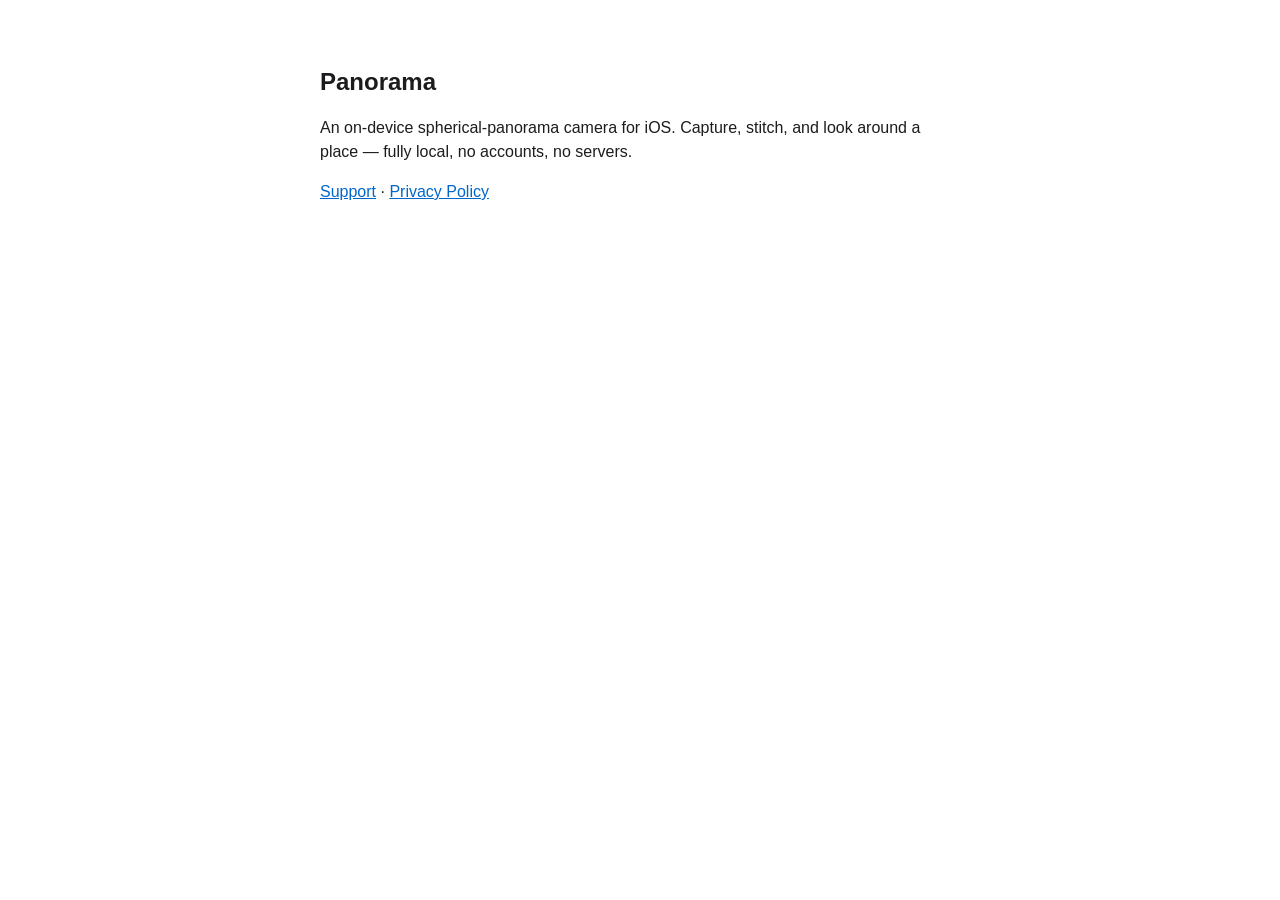
==== panorama/index.html @ 80216565 "Add Panorama support + privacy pages" ====
<!DOCTYPE html>
<html lang="en">
<head>
<meta charset="utf-8">
<meta name="viewport" content="width=device-width, initial-scale=1">
<title>Panorama</title>
<style>
  body { font-family: -apple-system, BlinkMacSystemFont, "Segoe UI", sans-serif; max-width: 640px;
         margin: 4rem auto; padding: 0 1.5rem; color: #1c1c1e; line-height: 1.5; }
  h1 { font-size: 1.5rem; }
  a { color: #0066cc; }
</style>
</head>
<body>
<h1>Panorama</h1>
<p>An on-device spherical-panorama camera for iOS. Capture, stitch, and look around a place — fully
local, no accounts, no servers.</p>
<p>
  <a href="/panorama/support/">Support</a> ·
  <a href="/panorama/privacy/">Privacy Policy</a>
</p>
</body>
</html>
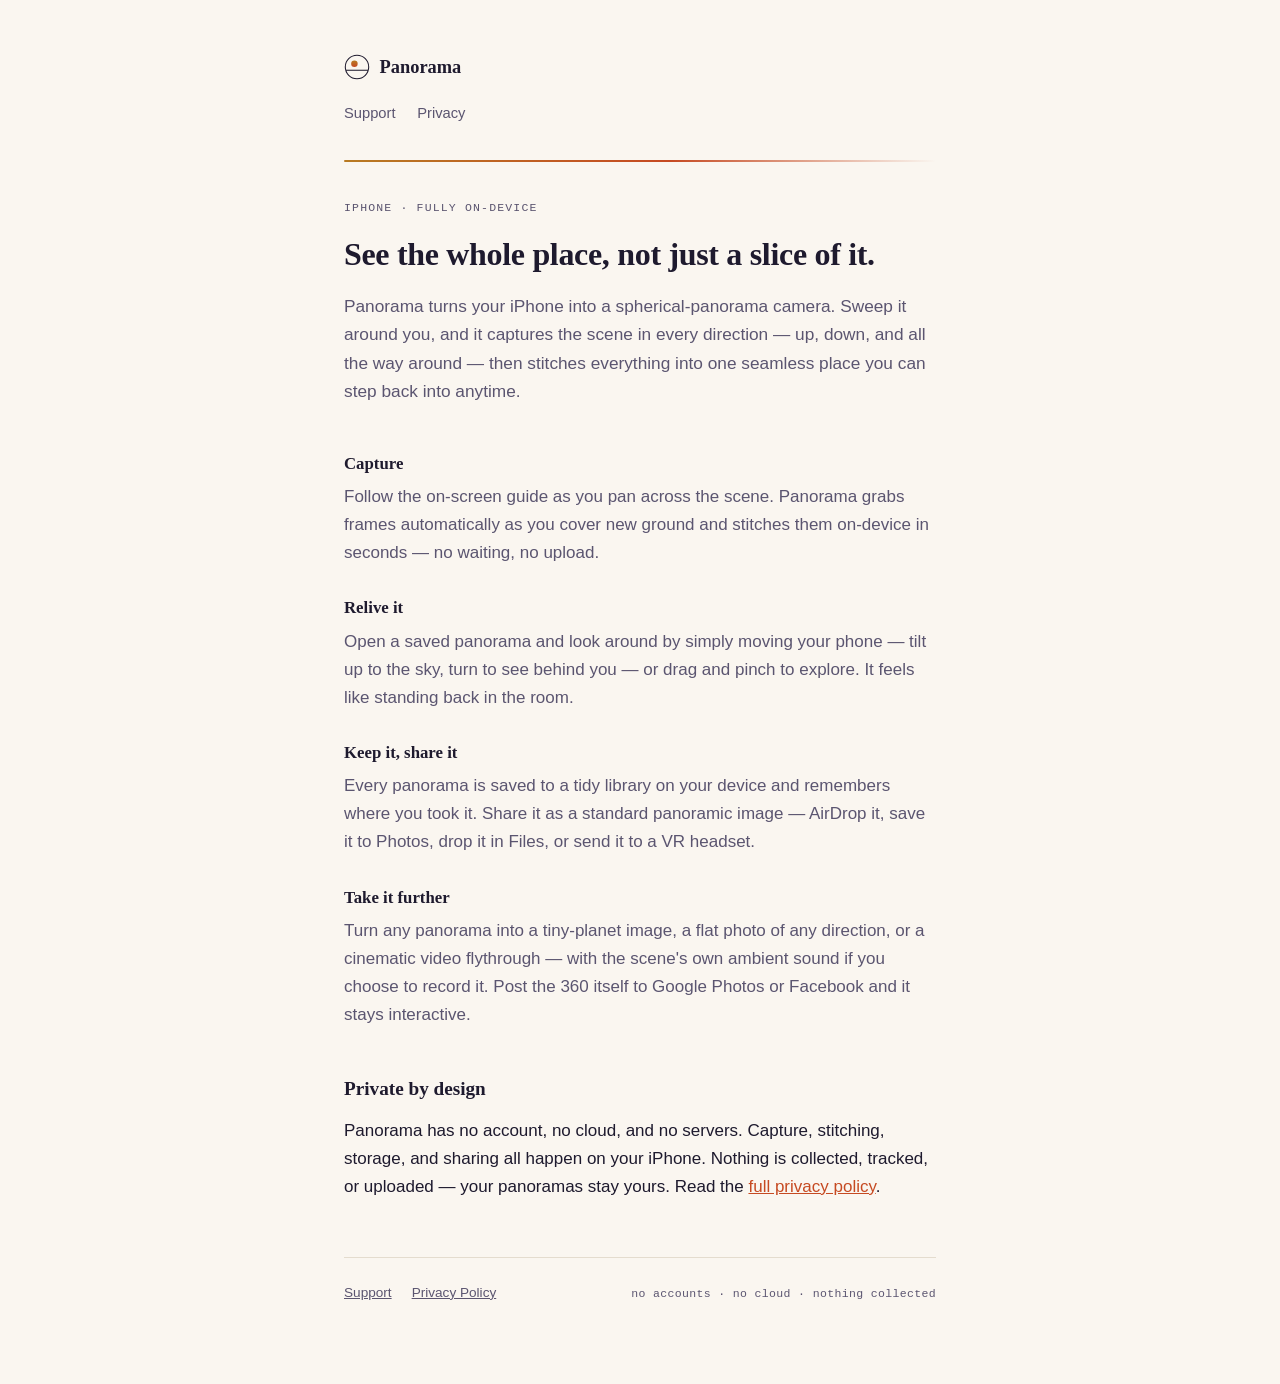
==== commit beb909f9: "panorama: real design pass on landing, support, and privacy pages Replaced the bare-bones system-fon" ====
--- a/panorama/index.html
+++ b/panorama/index.html
@@ -3,21 +3,82 @@
 <head>
 <meta charset="utf-8">
 <meta name="viewport" content="width=device-width, initial-scale=1">
-<title>Panorama</title>
-<style>
-  body { font-family: -apple-system, BlinkMacSystemFont, "Segoe UI", sans-serif; max-width: 640px;
-         margin: 4rem auto; padding: 0 1.5rem; color: #1c1c1e; line-height: 1.5; }
-  h1 { font-size: 1.5rem; }
-  a { color: #0066cc; }
-</style>
+<title>Panorama — spherical photos you step into</title>
+<meta name="description" content="An on-device spherical-panorama camera for iPhone. Capture, stitch, and step back into a place — fully local, no accounts, no cloud, nothing collected.">
+<meta property="og:title" content="Panorama">
+<meta property="og:description" content="An on-device spherical-panorama camera for iPhone. Capture a place, then step back into it — fully local.">
+<meta property="og:type" content="website">
+<link rel="icon" href="data:image/svg+xml,%3Csvg xmlns='http://www.w3.org/2000/svg' viewBox='0 0 40 40'%3E%3Ccircle cx='20' cy='20' r='18' fill='%23100D1B'/%3E%3Cpath d='M3 25H37' stroke='%23F1ECE2' stroke-width='2'/%3E%3Ccircle cx='16' cy='15' r='5' fill='%23FF8F63'/%3E%3C/svg%3E">
+<link rel="stylesheet" href="/panorama/assets/style.css">
 </head>
 <body>
-<h1>Panorama</h1>
-<p>An on-device spherical-panorama camera for iOS. Capture, stitch, and look around a place — fully
-local, no accounts, no servers.</p>
-<p>
-  <a href="/panorama/support/">Support</a> ·
-  <a href="/panorama/privacy/">Privacy Policy</a>
-</p>
+<div class="wrap">
+
+  <header class="site">
+    <a class="mark" href="/panorama/">
+      <svg viewBox="0 0 40 40" aria-hidden="true">
+        <circle cx="20" cy="20" r="18" fill="none" stroke="currentColor" stroke-width="1.6"/>
+        <path d="M3 25H37" stroke="currentColor" stroke-width="1.6"/>
+        <circle cx="16" cy="15" r="5" fill="url(#sun)"/>
+        <defs>
+          <linearGradient id="sun" x1="0" y1="0" x2="0" y2="1">
+            <stop offset="0" style="stop-color:var(--gold)"/>
+            <stop offset="1" style="stop-color:var(--coral)"/>
+          </linearGradient>
+        </defs>
+      </svg>
+      <span>Panorama</span>
+    </a>
+    <nav class="site">
+      <a href="/panorama/support/">Support</a>
+      <a href="/panorama/privacy/">Privacy</a>
+    </nav>
+  </header>
+  <hr class="rule">
+
+  <p class="kicker">iPhone · fully on-device</p>
+  <h1>See the whole place, not just a slice of it.</h1>
+  <p class="lede">Panorama turns your iPhone into a spherical-panorama camera. Sweep it around
+  you, and it captures the scene in every direction — up, down, and all the way around — then
+  stitches everything into one seamless place you can step back into anytime.</p>
+
+  <div class="section">
+    <dl class="features">
+      <dt>Capture</dt>
+      <dd>Follow the on-screen guide as you pan across the scene. Panorama grabs frames
+      automatically as you cover new ground and stitches them on-device in seconds — no waiting,
+      no upload.</dd>
+
+      <dt>Relive it</dt>
+      <dd>Open a saved panorama and look around by simply moving your phone — tilt up to the sky,
+      turn to see behind you — or drag and pinch to explore. It feels like standing back in the
+      room.</dd>
+
+      <dt>Keep it, share it</dt>
+      <dd>Every panorama is saved to a tidy library on your device and remembers where you took
+      it. Share it as a standard panoramic image — AirDrop it, save it to Photos, drop it in
+      Files, or send it to a VR headset.</dd>
+
+      <dt>Take it further</dt>
+      <dd>Turn any panorama into a tiny-planet image, a flat photo of any direction, or a
+      cinematic video flythrough — with the scene's own ambient sound if you choose to record it.
+      Post the 360 itself to Google Photos or Facebook and it stays interactive.</dd>
+    </dl>
+  </div>
+
+  <div class="section">
+    <h2>Private by design</h2>
+    <p>Panorama has no account, no cloud, and no servers. Capture, stitching, storage, and
+    sharing all happen on your iPhone. Nothing is collected, tracked, or uploaded — your
+    panoramas stay yours. Read the <a href="/panorama/privacy/">full privacy policy</a>.</p>
+  </div>
+
+  <footer class="site">
+    <a href="/panorama/support/">Support</a>
+    <a href="/panorama/privacy/">Privacy Policy</a>
+    <span class="trust">no accounts · no cloud · nothing collected</span>
+  </footer>
+
+</div>
 </body>
 </html>
--- a/panorama/assets/style.css
+++ b/panorama/assets/style.css
@@ -0,0 +1,97 @@
+:root {
+  color-scheme: light dark;
+  --paper: #FAF6F0;
+  --paper-2: #F1EAE0;
+  --line: #E4DCCE;
+  --ink: #1E1A2E;
+  --ink-soft: #5B5570;
+  --coral: #C64A22;
+  --gold: #B87A22;
+  --display: ui-serif, Georgia, "Iowan Old Style", "Palatino Linotype", serif;
+  --body: -apple-system, BlinkMacSystemFont, "Segoe UI", Helvetica, Arial, sans-serif;
+  --mono: ui-monospace, "SF Mono", Menlo, Consolas, monospace;
+}
+@media (prefers-color-scheme: dark) {
+  :root {
+    --paper: #100D1B;
+    --paper-2: #1B1730;
+    --line: #2C2745;
+    --ink: #EFEAE0;
+    --ink-soft: #B6AFCB;
+    --coral: #FF8F63;
+    --gold: #F2C077;
+  }
+}
+* { box-sizing: border-box; }
+html { background: var(--paper); }
+body {
+  margin: 0;
+  background: var(--paper);
+  color: var(--ink);
+  font-family: var(--body);
+  font-size: 17px;
+  line-height: 1.65;
+  -webkit-font-smoothing: antialiased;
+}
+.wrap { max-width: 640px; margin: 0 auto; padding: 0 1.5rem 5rem; }
+
+header.site { padding-top: 3.25rem; padding-bottom: .25rem; }
+.mark { display: flex; align-items: center; gap: .6rem; text-decoration: none; color: var(--ink); width: fit-content; }
+.mark svg { width: 26px; height: 26px; flex: none; color: var(--ink); }
+.mark span { font-family: var(--display); font-size: 1.15rem; font-weight: 600; }
+nav.site { margin-top: 1.15rem; display: flex; gap: 1.35rem; font-size: .92rem; }
+nav.site a { color: var(--ink-soft); text-decoration: none; padding-bottom: .15rem; border-bottom: 1px solid transparent; }
+nav.site a:hover { color: var(--coral); border-color: var(--coral); }
+
+.rule {
+  height: 2px; margin: 1.75rem 0 2.25rem; border: 0; border-radius: 2px;
+  background: linear-gradient(90deg, var(--gold), var(--coral) 55%, transparent);
+}
+
+.kicker { font-family: var(--mono); font-size: .72rem; letter-spacing: .1em; text-transform: uppercase; color: var(--ink-soft); }
+
+h1 { font-family: var(--display); font-size: 2rem; line-height: 1.22; margin: .6rem 0 1.1rem; font-weight: 600; letter-spacing: -.01em; }
+h2 { font-family: var(--display); font-size: 1.2rem; margin: 0 0 .75rem; font-weight: 600; }
+p { margin: 0 0 1.1rem; }
+.lede { font-size: 1.08rem; color: var(--ink-soft); }
+a { color: var(--coral); }
+strong { color: var(--ink); }
+
+.section { margin-top: 2.75rem; }
+
+.callout {
+  background: var(--paper-2); border: 1px solid var(--line); border-radius: 14px;
+  padding: 1.25rem 1.4rem; margin: 1.5rem 0;
+}
+.callout ul { margin: 0; padding-left: 1.1rem; }
+.callout li { margin: .5rem 0; }
+.callout li:first-child { margin-top: 0; }
+.callout li:last-child { margin-bottom: 0; }
+
+dl.features dt { font-family: var(--display); font-weight: 600; font-size: 1.05rem; margin-top: 1.7rem; }
+dl.features dt:first-child { margin-top: 0; }
+dl.features dd { margin: .35rem 0 0; padding: 0; color: var(--ink-soft); }
+
+dl.qa dt { font-weight: 600; margin-top: 1.5rem; color: var(--ink); }
+dl.qa dt:first-child { margin-top: 0; }
+dl.qa dd { margin: .4rem 0 0; padding: 0; color: var(--ink-soft); }
+
+.tag { font-family: var(--mono); font-size: .8rem; color: var(--ink-soft); }
+
+ul.plain { padding-left: 1.1rem; margin: 0 0 1.1rem; }
+ul.plain li { margin: .4rem 0; }
+
+footer.site {
+  margin-top: 3.5rem; padding-top: 1.5rem; border-top: 1px solid var(--line);
+  display: flex; flex-wrap: wrap; gap: .4rem 1.25rem; align-items: center;
+  font-size: .85rem; color: var(--ink-soft);
+}
+footer.site a { color: var(--ink-soft); }
+footer.site a:hover { color: var(--coral); }
+footer .trust { font-family: var(--mono); font-size: .72rem; letter-spacing: .03em; margin-left: auto; }
+
+@media (max-width: 480px) {
+  h1 { font-size: 1.65rem; }
+  body { font-size: 16px; }
+  footer .trust { margin-left: 0; }
+}
